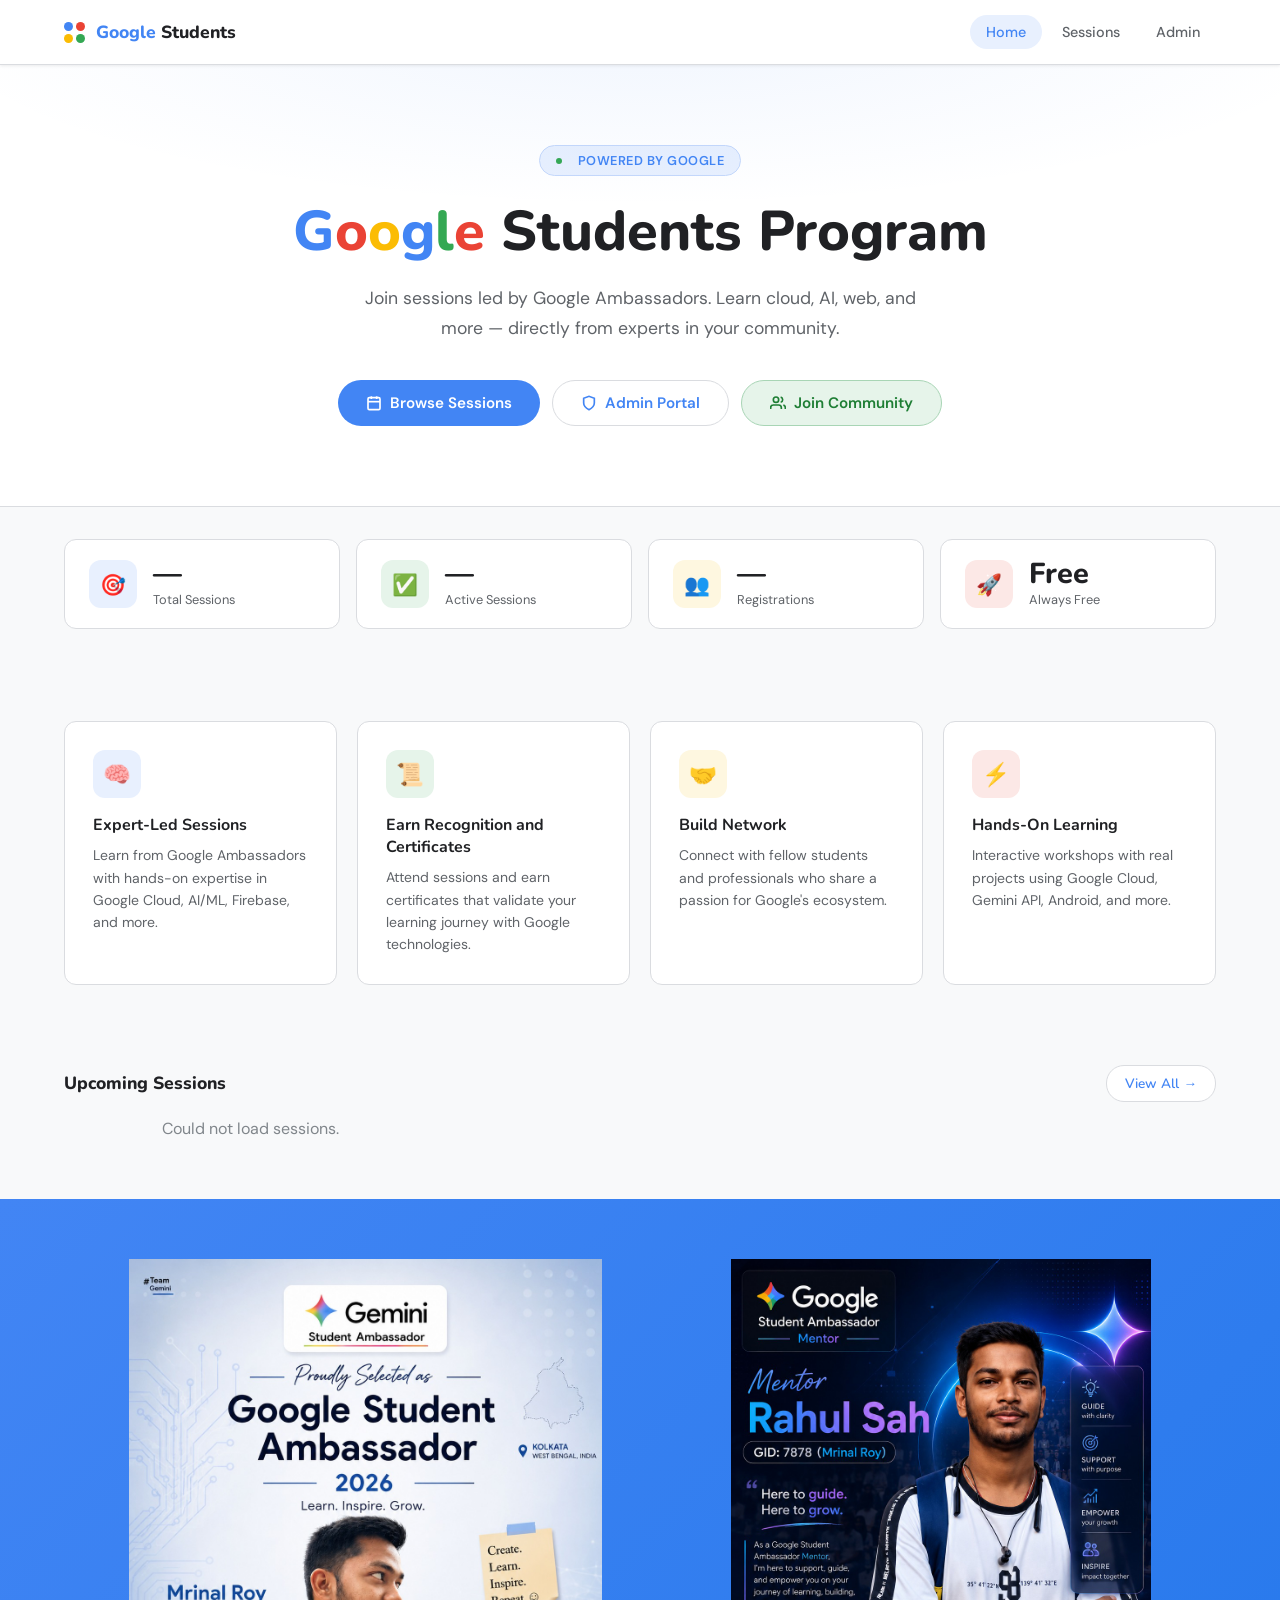
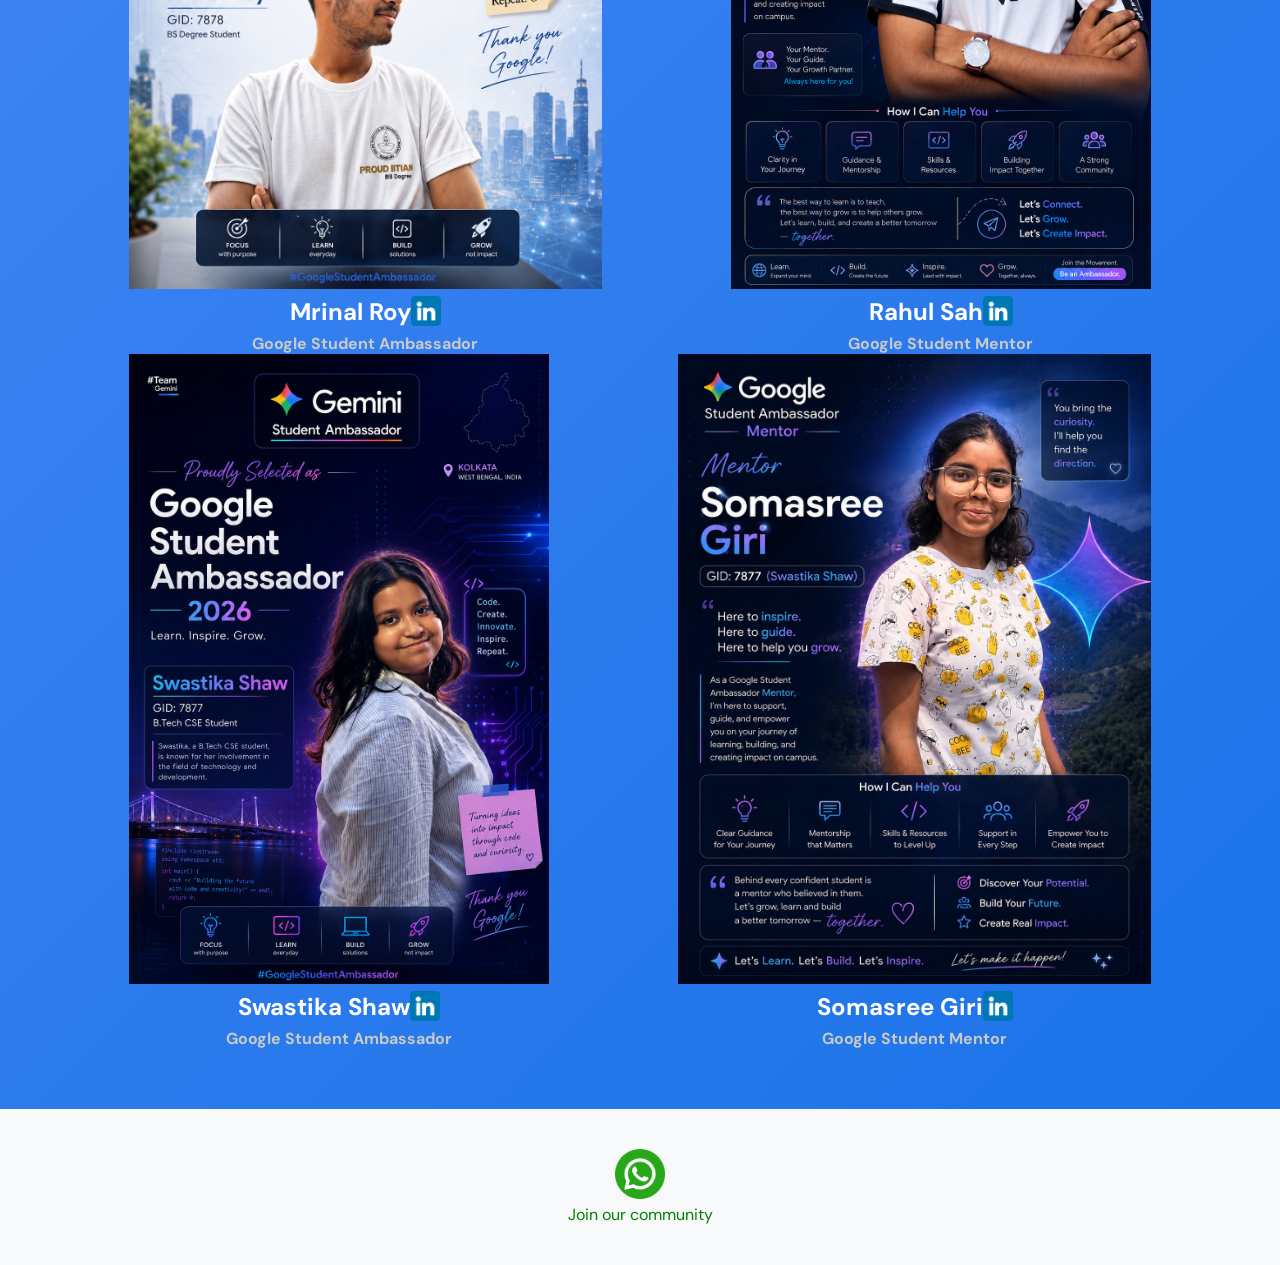
==== index.html @ 8bcec700 "replaced ambassador" ====
<!DOCTYPE html>
<html lang="en">
<head>
  <meta charset="UTF-8">
  <meta name="viewport" content="width=device-width, initial-scale=1.0">
  <title>Google Students Program</title>
  <link rel="stylesheet" href="style.css">
  <style>
    .features { padding: 60px 0; }
    .features-grid { display: grid; grid-template-columns: repeat(auto-fit, minmax(240px, 1fr)); gap: 20px; }
    .feature-card { padding: 28px; border-radius: var(--radius-lg); border: 1px solid var(--border); background: white; transition: all .2s; }
    .feature-card:hover { box-shadow: var(--shadow-md); transform: translateY(-2px); }
    .feature-icon { width: 48px; height: 48px; border-radius: 12px; display: grid; place-items: center; font-size: 1.4rem; margin-bottom: 16px; }
    .feature-card h3 { font-family: 'Nunito', sans-serif; font-weight: 700; font-size: 1rem; margin-bottom: 8px; }
    .feature-card p { font-size: 0.875rem; color: var(--text-secondary); line-height: 1.6; }
    .upcoming-section { padding: 20px 0 60px; }
    .sessions-preview { display: grid; grid-template-columns: repeat(auto-fill, minmax(280px, 1fr)); gap: 16px; }
    .cta-section { background: linear-gradient(135deg, #4285F4 0%, #1A73E8 100%); text-align: center; display: flex; align-items: center; justify-content: space-evenly; padding: 60px 0; color: white;  font-weight: bold; font-size: 1.5rem; flex-wrap: wrap ; }
    .admin-pic{height: 70vh; width: auto;}
    .admin-name{display: flex; justify-content: center;}
    .admin-role{font-size: 1rem; color: rgb(202, 201, 201);}
    .btn-white { background: white; color: var(--google-blue); }
    .btn-white:hover { background: var(--blue-50); }
    .btn-outline-white { background: transparent; color: white; border: 2px solid rgba(255,255,255,.5); }
    .btn-outline-white:hover { background: rgba(255,255,255,.1); border-color: white; }
    .whatsapp{display: flex; align-items: center; flex-direction: column; font-size: 1rem; color: green; padding: 40px 0;}
    .whatsapp a img{height: 50px;}
    .linkedin a img{height: 30px;}

    @media only screen and (max-width: 768px){
      .cta-section { flex-direction: column; }
      .admin-pic { width: 50vw; height: auto; }
    }

  </style>
</head>
<body>

<nav class="nav">
  <div class="nav-inner">
    <a href="index.html" class="nav-logo">
      <div class="nav-logo-dots">
        <span class="dot-b"></span><span class="dot-r"></span>
        <span class="dot-y"></span><span class="dot-g"></span>
      </div>
      <span class="nav-logo-text"><span>Google</span> Students</span>
    </a>
    <div class="nav-links">
      <a href="index.html" class="nav-link active">Home</a>
      <a href="sessions.html" class="nav-link">Sessions</a>
      <a href="admin.html" class="nav-link">Admin</a>
    </div>
  </div>
</nav>

<section class="hero">
  <div class="hero-badge">
    <span></span> Powered by Google
  </div>
  <h1>
    <span class="g">G</span><span class="o1">o</span><span class="o2">o</span><span class="g2">g</span><span class="l">l</span><span class="e">e</span>
    Students Program
  </h1>
  <p>Join sessions led by Google Ambassadors. Learn cloud, AI, web, and more — directly from experts in your community.</p>
  <div class="hero-actions">
    <a href="sessions.html" class="btn btn-primary">
      <svg width="16" height="16" viewBox="0 0 24 24" fill="none" stroke="currentColor" stroke-width="2.5"><rect x="3" y="4" width="18" height="18" rx="2"/><line x1="16" y1="2" x2="16" y2="6"/><line x1="8" y1="2" x2="8" y2="6"/><line x1="3" y1="10" x2="21" y2="10"/></svg>
      Browse Sessions
    </a>
    <a href="admin.html" class="btn btn-secondary">
      <svg width="16" height="16" viewBox="0 0 24 24" fill="none" stroke="currentColor" stroke-width="2.5"><path d="M12 22s8-4 8-10V5l-8-3-8 3v7c0 6 8 10 8 10z"/></svg>
      Admin Portal
    </a>
    <a href="join.html" class="btn btn-secondary" style="background:#E6F4EA;color:#1E7E34;border-color:#A8D5B5;">
      <svg width="16" height="16" viewBox="0 0 24 24" fill="none" stroke="currentColor" stroke-width="2.5"><path d="M17 21v-2a4 4 0 0 0-4-4H5a4 4 0 0 0-4 4v2"/><circle cx="9" cy="7" r="4"/><path d="M23 21v-2a4 4 0 0 0-3-3.87"/><path d="M16 3.13a4 4 0 0 1 0 7.75"/></svg>
      Join Community
    </a>
  </div>
</section>

<div class="container">
  <div class="stats-row" style="margin-top:32px;">
    <div class="stat-card">
      <div class="stat-icon blue">🎯</div>
      <div><div class="stat-value" id="stat-sessions">—</div><div class="stat-label">Total Sessions</div></div>
    </div>
    <div class="stat-card">
      <div class="stat-icon green">✅</div>
      <div><div class="stat-value" id="stat-active">—</div><div class="stat-label">Active Sessions</div></div>
    </div>
    <div class="stat-card">
      <div class="stat-icon yellow">👥</div>
      <div><div class="stat-value" id="stat-regs">—</div><div class="stat-label">Registrations</div></div>
    </div>
    <div class="stat-card">
      <div class="stat-icon red">🚀</div>
      <div><div class="stat-value">Free</div><div class="stat-label">Always Free</div></div>
    </div>
  </div>

  <div class="features">
    <div class="features-grid">
      <div class="feature-card">
        <div class="feature-icon" style="background:#E8F0FE;">🧠</div>
        <h3>Expert-Led Sessions</h3>
        <p>Learn from Google Ambassadors with hands-on expertise in Google Cloud, AI/ML, Firebase, and more.</p>
      </div>
      <div class="feature-card">
        <div class="feature-icon" style="background:#E6F4EA;">📜</div>
        <h3>Earn Recognition and Certificates</h3>
        <p>Attend sessions and earn certificates that validate your learning journey with Google technologies.</p>
      </div>
      <div class="feature-card">
        <div class="feature-icon" style="background:#FEF7E0;">🤝</div>
        <h3>Build Network</h3>
        <p>Connect with fellow students and professionals who share a passion for Google's ecosystem.</p>
      </div>
      <div class="feature-card">
        <div class="feature-icon" style="background:#FCE8E6;">⚡</div>
        <h3>Hands-On Learning</h3>
        <p>Interactive workshops with real projects using Google Cloud, Gemini API, Android, and more.</p>
      </div>
    </div>
  </div>

  <div class="upcoming-section">
    <div class="section-title">
      Upcoming Sessions
      <a href="sessions.html" class="btn btn-secondary btn-sm">View All →</a>
    </div>
    <div class="sessions-preview" id="preview-sessions">
      <div class="spinner"></div>
    </div>
  </div>
</div>

<section class="cta-section">
  <div>
    <img src="mrinal.jpeg" alt="mrinal" class="admin-pic">
    <div class="admin-name">Mrinal Roy <span class="linkedin"><a href="https://in.linkedin.com/in/mrinalr0y"><img src="linkedin.png" alt="linked"></a></span></div>
    <div class="admin-role">Google Student Ambassador</div>
  </div>
  <div>
    <img src="rahul.jpeg" alt="rahul" class="admin-pic">
    <div class="admin-name">Rahul Sah <span class="linkedin"><a href="https://in.linkedin.com/in/rahulsah12"><img src="linkedin.png" alt="linked"></a></span></div>
    <div class="admin-role">Google Student Mentor</div>
  </div>
  <div>
    <img src="swastika.jpeg" alt="swastika" class="admin-pic">
    <div class="admin-name">Swastika Shaw <span class="linkedin"><a href="https://in.linkedin.com/in/swastikashaw"><img src="linkedin.png" alt="linked"></a></span></div>
    <div class="admin-role">Google Student Ambassador</div>
  </div>
  <div>
    <img src="somasree.jpeg" alt="somasree" class="admin-pic">
    <div class="admin-name">Somasree Giri <span class="linkedin"><a href="https://in.linkedin.com/in/somasreegiri"><img src="linkedin.png" alt="linked"></a></span></div>
    <div class="admin-role">Google Student Mentor</div>
  </div>
</section>

<section class="whatsapp">
  <a href="https://chat.whatsapp.com/EmIqoGRDGLsL1V1vFcgr1j">
    <img src="whatsapp.png" alt="whatsapp">
  </a>
  <div>Join our community</div>
</section>


<script>
fetch('https://google-ambassador-backend.onrender.com/api/sessions')
  .then(r => r.json())
  .then(sessions => {
    document.getElementById('stat-sessions').textContent = sessions.length;
    document.getElementById('stat-active').textContent = sessions.filter(s => s.isActive).length;
    const container = document.getElementById('preview-sessions');
    const upcoming = sessions.slice(0, 3);
    if (!upcoming.length) {
      container.innerHTML = `<div class="empty" style="grid-column:1/-1"><div class="empty-icon">📅</div><h3>No sessions yet</h3><p>Check back soon.</p></div>`;
      return;
    }
    container.innerHTML = upcoming.map(s => renderCard(s)).join('');
  }).catch(() => {
    document.getElementById('preview-sessions').innerHTML = `<p style="color:var(--text-muted);text-align:center;">Could not load sessions.</p>`;
  });

fetch('https://google-ambassador-backend.onrender.com/api/stats/public')
  .then(r => r.json())
  .then(d => {
    if (d.totalRegistrations !== undefined)
      document.getElementById('stat-regs').textContent =
        d.totalRegistrations;
  })
  .catch(() => {
    document.getElementById('stat-regs').textContent = '—';
  });

function renderCard(s) {
  const date = new Date(s.date).toLocaleDateString('en-IN', { day:'numeric', month:'short', year:'numeric' });
  const tags = (s.tags||[]).map(t => `<span class="tag">${t}</span>`).join('');
  return `
    <div class="session-card">
      <div class="session-card-header">
        <div class="session-tags">${tags || '<span class="tag">General</span>'}</div>
        <h3>${s.title}</h3>
        <p>${s.description.substring(0,100)}${s.description.length > 100 ? '...' : ''}</p>
      </div>
      <div class="session-card-body">
        <div class="session-meta">
          <div class="meta-item"><span class="meta-icon">👤</span>${s.speaker}</div>
          <div class="meta-item"><span class="meta-icon">📅</span>${date} at ${s.time}</div>
          <div class="meta-item"><span class="meta-icon">📍</span>${s.venue}</div>
        </div>
      </div>
      <div class="session-card-footer">
        <div>
          <div class="capacity-bar"><div class="capacity-fill" style="width:${Math.min(100,(s.registrationCount||0)/s.maxCapacity*100)}%"></div></div>
          <div class="capacity-text">${s.registrationCount||0} / ${s.maxCapacity} registered</div>
        </div>
        <a href="register.html?session=${s._id}" class="btn btn-primary btn-sm">Register</a>
      </div>
    </div>`;
}
</script>
</body>
</html>
---- style.css ----
@import url('https://fonts.googleapis.com/css2?family=Nunito:wght@300;400;500;600;700;800;900&family=DM+Sans:wght@300;400;500;600;700&display=swap');

*, *::before, *::after { box-sizing: border-box; margin: 0; padding: 0; }

:root {
  --google-blue: #4285F4;
  --google-red: #EA4335;
  --google-yellow: #FBBC04;
  --google-green: #34A853;
  --blue-50: #E8F0FE;
  --blue-100: #C5D8FB;
  --blue-600: #1A73E8;
  --blue-700: #1557B0;
  --surface: #FFFFFF;
  --surface-2: #F8F9FA;
  --surface-3: #F1F3F4;
  --border: #DADCE0;
  --text-primary: #202124;
  --text-secondary: #5F6368;
  --text-muted: #80868B;
  --shadow-sm: 0 1px 2px rgba(60,64,67,.3), 0 1px 3px 1px rgba(60,64,67,.15);
  --shadow-md: 0 1px 3px rgba(60,64,67,.3), 0 4px 8px 3px rgba(60,64,67,.15);
  --radius: 8px;
  --radius-lg: 12px;
  --radius-xl: 24px;
}

html { scroll-behavior: smooth; }
body { font-family: 'DM Sans', sans-serif; color: var(--text-primary); background: var(--surface-2); min-height: 100vh; }

/* ── NAV ── */
.nav { background: white; border-bottom: 1px solid var(--border); position: sticky; top: 0; z-index: 100; box-shadow: 0 1px 3px rgba(0,0,0,.08); }
.nav-inner { max-width: 1200px; margin: 0 auto; display: flex; align-items: center; justify-content: space-between; padding: 0 24px; height: 64px; }
.nav-logo { display: flex; align-items: center; gap: 10px; text-decoration: none; }
.nav-logo-dots { display: flex; gap: 3px; flex-wrap: wrap; width: 22px; }
.nav-logo-dots span { width: 9px; height: 9px; border-radius: 50%; display: block; }
.dot-b { background: var(--google-blue); }
.dot-r { background: var(--google-red); }
.dot-y { background: var(--google-yellow); }
.dot-g { background: var(--google-green); }
.nav-logo-text { font-family: 'Nunito', sans-serif; font-weight: 800; font-size: 1.1rem; color: var(--text-primary); }
.nav-logo-text span { color: var(--google-blue); }
.nav-links { display: flex; align-items: center; gap: 4px; }
.nav-link { text-decoration: none; color: var(--text-secondary); font-weight: 500; font-size: 0.9rem; padding: 8px 16px; border-radius: 20px; transition: all .2s; }
.nav-link:hover { background: var(--surface-3); color: var(--text-primary); }
.nav-link.active { background: var(--blue-50); color: var(--google-blue); }

/* ── HERO ── */
.hero { background: white; border-bottom: 1px solid var(--border); padding: 80px 24px; text-align: center; position: relative; overflow: hidden; }
.hero::before { content: ''; position: absolute; inset: 0; background: radial-gradient(ellipse 80% 60% at 50% -10%, rgba(66,133,244,.08) 0%, transparent 70%); pointer-events: none; }
.hero-badge { display: inline-flex; align-items: center; gap: 8px; background: var(--blue-50); border: 1px solid var(--blue-100); color: var(--google-blue); padding: 6px 16px; border-radius: 20px; font-size: 0.8rem; font-weight: 600; letter-spacing: 0.5px; text-transform: uppercase; margin-bottom: 24px; }
.hero-badge::before { content: ''; width: 6px; height: 6px; border-radius: 50%; background: var(--google-green); display: block; animation: pulse 2s infinite; }
@keyframes pulse { 0%,100% { opacity:1; transform:scale(1); } 50% { opacity:.5; transform:scale(1.3); } }
.hero h1 { font-family: 'Nunito', sans-serif; font-size: clamp(2rem, 5vw, 3.5rem); font-weight: 800; line-height: 1.15; color: var(--text-primary); margin-bottom: 20px; max-width: 700px; margin-left: auto; margin-right: auto; }
.hero h1 .g  { color: var(--google-blue); }
.hero h1 .o1 { color: var(--google-red); }
.hero h1 .o2 { color: var(--google-yellow); }
.hero h1 .g2 { color: var(--google-blue); }
.hero h1 .l  { color: var(--google-green); }
.hero h1 .e  { color: var(--google-red); }
.hero p { font-size: 1.1rem; color: var(--text-secondary); max-width: 560px; margin: 0 auto 36px; line-height: 1.7; }
.hero-actions { display: flex; gap: 12px; justify-content: center; flex-wrap: wrap; }

/* ── BUTTONS ── */
.btn { display: inline-flex; align-items: center; gap: 8px; padding: 12px 28px; border-radius: 24px; font-size: 0.95rem; font-weight: 600; cursor: pointer; border: none; text-decoration: none; transition: all .2s; font-family: inherit; }
.btn-primary { background: var(--google-blue); color: white; }
.btn-primary:hover { background: var(--blue-600); box-shadow: var(--shadow-md); transform: translateY(-1px); }
.btn-secondary { background: white; color: var(--google-blue); border: 1px solid var(--border); }
.btn-secondary:hover { background: var(--blue-50); border-color: var(--google-blue); transform: translateY(-1px); }
.btn-danger { background: var(--google-red); color: white; }
.btn-danger:hover { opacity: .9; }
.btn-sm { padding: 8px 18px; font-size: 0.85rem; border-radius: 18px; }

/* ── STATS ── */
.stats-row { display: grid; grid-template-columns: repeat(auto-fit, minmax(160px, 1fr)); gap: 16px; margin-bottom: 32px; }
.stat-card { background: white; border: 1px solid var(--border); border-radius: var(--radius-lg); padding: 20px 24px; display: flex; align-items: center; gap: 16px; }
.stat-icon { width: 48px; height: 48px; border-radius: 12px; display: grid; place-items: center; font-size: 1.3rem; flex-shrink: 0; }
.stat-icon.blue   { background: var(--blue-50); }
.stat-icon.green  { background: #E6F4EA; }
.stat-icon.red    { background: #FCE8E6; }
.stat-icon.yellow { background: #FEF7E0; }
.stat-value { font-family: 'Nunito', sans-serif; font-size: 1.8rem; font-weight: 800; color: var(--text-primary); line-height: 1; }
.stat-label { font-size: 0.8rem; color: var(--text-secondary); margin-top: 2px; }

/* ── FORMS ── */
.form-group { margin-bottom: 20px; }
.form-label { display: block; font-size: 0.85rem; font-weight: 600; color: var(--text-secondary); margin-bottom: 6px; }
.form-label .req { color: var(--google-red); margin-left: 2px; }
.form-control { width: 100%; padding: 12px 16px; border: 1.5px solid var(--border); border-radius: var(--radius); font-size: 0.95rem; font-family: inherit; color: var(--text-primary); background: white; transition: all .2s; outline: none; }
.form-control:focus { border-color: var(--google-blue); box-shadow: 0 0 0 3px rgba(66,133,244,.12); }
.form-control::placeholder { color: var(--text-muted); }
select.form-control { cursor: pointer; }
textarea.form-control { resize: vertical; min-height: 90px; }
.form-hint { font-size: 0.78rem; color: var(--text-muted); margin-top: 4px; }
.form-row { display: grid; grid-template-columns: 1fr 1fr; gap: 16px; }
@media (max-width: 600px) { .form-row { grid-template-columns: 1fr; } }

/* ── SESSION CARDS ── */
.session-card { background: white; border: 1px solid var(--border); border-radius: var(--radius-lg); overflow: hidden; box-shadow: var(--shadow-sm); transition: all .2s; display: flex; flex-direction: column; }
.session-card:hover { box-shadow: var(--shadow-md); transform: translateY(-2px); }
.session-card-header { padding: 20px 20px 12px; border-bottom: 1px solid var(--border); }
.session-tags { display: flex; flex-wrap: wrap; gap: 6px; margin-bottom: 12px; }
.tag { background: var(--blue-50); color: var(--google-blue); padding: 3px 10px; border-radius: 12px; font-size: 0.75rem; font-weight: 600; }
.session-card h3 { font-family: 'Nunito', sans-serif; font-size: 1.05rem; font-weight: 700; color: var(--text-primary); margin-bottom: 6px; }
.session-card p { font-size: 0.875rem; color: var(--text-secondary); line-height: 1.5; }
.session-card-body { padding: 16px 20px; flex: 1; }
.session-meta { display: flex; flex-direction: column; gap: 8px; }
.meta-item { display: flex; align-items: center; gap: 8px; font-size: 0.85rem; color: var(--text-secondary); }
.meta-icon { width: 18px; text-align: center; }
.session-card-footer { padding: 16px 20px; border-top: 1px solid var(--border); display: flex; align-items: center; justify-content: space-between; }
.capacity-bar { width: 80px; height: 4px; background: var(--surface-3); border-radius: 2px; overflow: hidden; }
.capacity-fill { height: 100%; background: var(--google-green); border-radius: 2px; transition: width .4s; }
.capacity-fill.warning { background: var(--google-yellow); }
.capacity-fill.danger  { background: var(--google-red); }
.capacity-text { font-size: 0.78rem; color: var(--text-muted); margin-top: 2px; }

/* ── BADGES ── */
.badge { display: inline-block; padding: 3px 10px; border-radius: 12px; font-size: 0.75rem; font-weight: 600; }
.badge-active   { background: #E6F4EA; color: #1E7E34; }
.badge-inactive { background: var(--surface-3); color: var(--text-muted); }
.badge-full     { background: #FCE8E6; color: var(--google-red); }

/* ── TABLE ── */
.table-wrap { overflow-x: auto; border-radius: var(--radius); border: 1px solid var(--border); }
table { width: 100%; border-collapse: collapse; font-size: 0.875rem; }
th { background: var(--surface-2); color: var(--text-secondary); font-weight: 600; padding: 12px 16px; text-align: left; border-bottom: 1px solid var(--border); white-space: nowrap; }
td { padding: 12px 16px; border-bottom: 1px solid var(--border); color: var(--text-primary); }
tr:last-child td { border-bottom: none; }
tr:hover td { background: var(--surface-2); }

/* ── MODAL ── */
.modal-overlay { position: fixed; inset: 0; background: rgba(32,33,36,.6); z-index: 1000; display: flex; align-items: center; justify-content: center; padding: 16px; opacity: 0; pointer-events: none; transition: opacity .2s; }
.modal-overlay.open { opacity: 1; pointer-events: all; }
.modal { background: white; border-radius: var(--radius-xl); max-width: 600px; width: 100%; max-height: 90vh; overflow-y: auto; box-shadow: 0 24px 60px rgba(0,0,0,.2); transform: translateY(20px); transition: transform .2s; }
.modal-overlay.open .modal { transform: translateY(0); }
.modal-header { padding: 24px 28px 0; display: flex; align-items: center; justify-content: space-between; margin-bottom: 20px; }
.modal-header h2 { font-family: 'Nunito', sans-serif; font-size: 1.2rem; font-weight: 800; }
.modal-body { padding: 0 28px 28px; }
.modal-close { background: none; border: none; cursor: pointer; color: var(--text-secondary); font-size: 1.2rem; width: 32px; height: 32px; display: grid; place-items: center; border-radius: 50%; transition: background .2s; }
.modal-close:hover { background: var(--surface-3); }

/* ── ALERTS ── */
.alert { padding: 14px 18px; border-radius: var(--radius); margin-bottom: 16px; font-size: 0.9rem; display: flex; align-items: flex-start; gap: 10px; }
.alert-success { background: #E6F4EA; color: #1E7E34; border: 1px solid #A8D5B5; }
.alert-error   { background: #FCE8E6; color: #C62828; border: 1px solid #F5A19B; }
.alert-info    { background: var(--blue-50); color: var(--blue-700); border: 1px solid var(--blue-100); }

/* ── LAYOUT ── */
.container { max-width: 1200px; margin: 0 auto; padding: 0 24px; }
.page-header { padding: 36px 0 24px; }
.page-header h1 { font-family: 'Nunito', sans-serif; font-size: 1.75rem; font-weight: 800; margin-bottom: 6px; }
.page-header p { color: var(--text-secondary); font-size: 0.95rem; }
.sessions-grid { display: grid; grid-template-columns: repeat(auto-fill, minmax(300px, 1fr)); gap: 20px; margin-bottom: 40px; }

/* ── EMPTY STATE ── */
.empty { text-align: center; padding: 60px 20px; }
.empty-icon { font-size: 3rem; margin-bottom: 16px; }
.empty h3 { font-family: 'Nunito', sans-serif; font-weight: 700; font-size: 1.2rem; margin-bottom: 8px; }
.empty p { color: var(--text-secondary); font-size: 0.9rem; }

/* ── SPINNER ── */
.spinner { width: 36px; height: 36px; border: 3px solid var(--border); border-top-color: var(--google-blue); border-radius: 50%; animation: spin .7s linear infinite; margin: 40px auto; }
@keyframes spin { to { transform: rotate(360deg); } }

/* ── ADMIN SIDEBAR ── */
.admin-layout { display: flex; min-height: calc(100vh - 64px); }
.sidebar { width: 240px; background: white; border-right: 1px solid var(--border); padding: 24px 16px; flex-shrink: 0; }
.sidebar-item { display: flex; align-items: center; gap: 10px; padding: 10px 14px; border-radius: var(--radius); color: var(--text-secondary); font-size: 0.9rem; font-weight: 500; cursor: pointer; transition: all .15s; margin-bottom: 2px; text-decoration: none; }
.sidebar-item:hover { background: var(--surface-3); color: var(--text-primary); }
.sidebar-item.active { background: var(--blue-50); color: var(--google-blue); font-weight: 600; }
.sidebar-icon { font-size: 1.1rem; width: 22px; text-align: center; }
.admin-main { flex: 1; padding: 32px; overflow: auto; }
@media (max-width: 768px) { .sidebar { display: none; } }

/* ── REGISTER PAGE ── */
.register-layout { max-width: 680px; margin: 0 auto; padding: 40px 24px; }
.session-info-box { background: linear-gradient(135deg, var(--google-blue), var(--blue-600)); color: white; border-radius: var(--radius-lg); padding: 24px; margin-bottom: 28px; }
.session-info-box h2 { font-family: 'Nunito', sans-serif; font-size: 1.2rem; font-weight: 800; margin-bottom: 12px; }
.session-info-box .meta { display: flex; flex-wrap: wrap; gap: 12px; font-size: 0.85rem; opacity: .9; }
.session-info-box .meta span { display: flex; align-items: center; gap: 6px; }

/* ── SUCCESS ── */
.success-screen { text-align: center; padding: 40px 20px; }
.success-icon { width: 80px; height: 80px; border-radius: 50%; background: #E6F4EA; display: grid; place-items: center; font-size: 2rem; margin: 0 auto 24px; }
.success-screen h2 { font-family: 'Nunito', sans-serif; font-size: 1.5rem; font-weight: 800; margin-bottom: 12px; }
.success-screen p { color: var(--text-secondary); margin-bottom: 28px; }

/* ── FOOTER ── */
footer { border-top: 1px solid var(--border); padding: 24px; text-align: center; font-size: 0.85rem; color: var(--text-muted); background: white; margin-top: 60px; }
footer a { color: var(--google-blue); text-decoration: none; }

/* ── MISC ── */
.section-title { font-family: 'Nunito', sans-serif; font-size: 1.1rem; font-weight: 800; margin-bottom: 16px; color: var(--text-primary); display: flex; align-items: center; justify-content: space-between; }
.actions { display: flex; gap: 6px; }
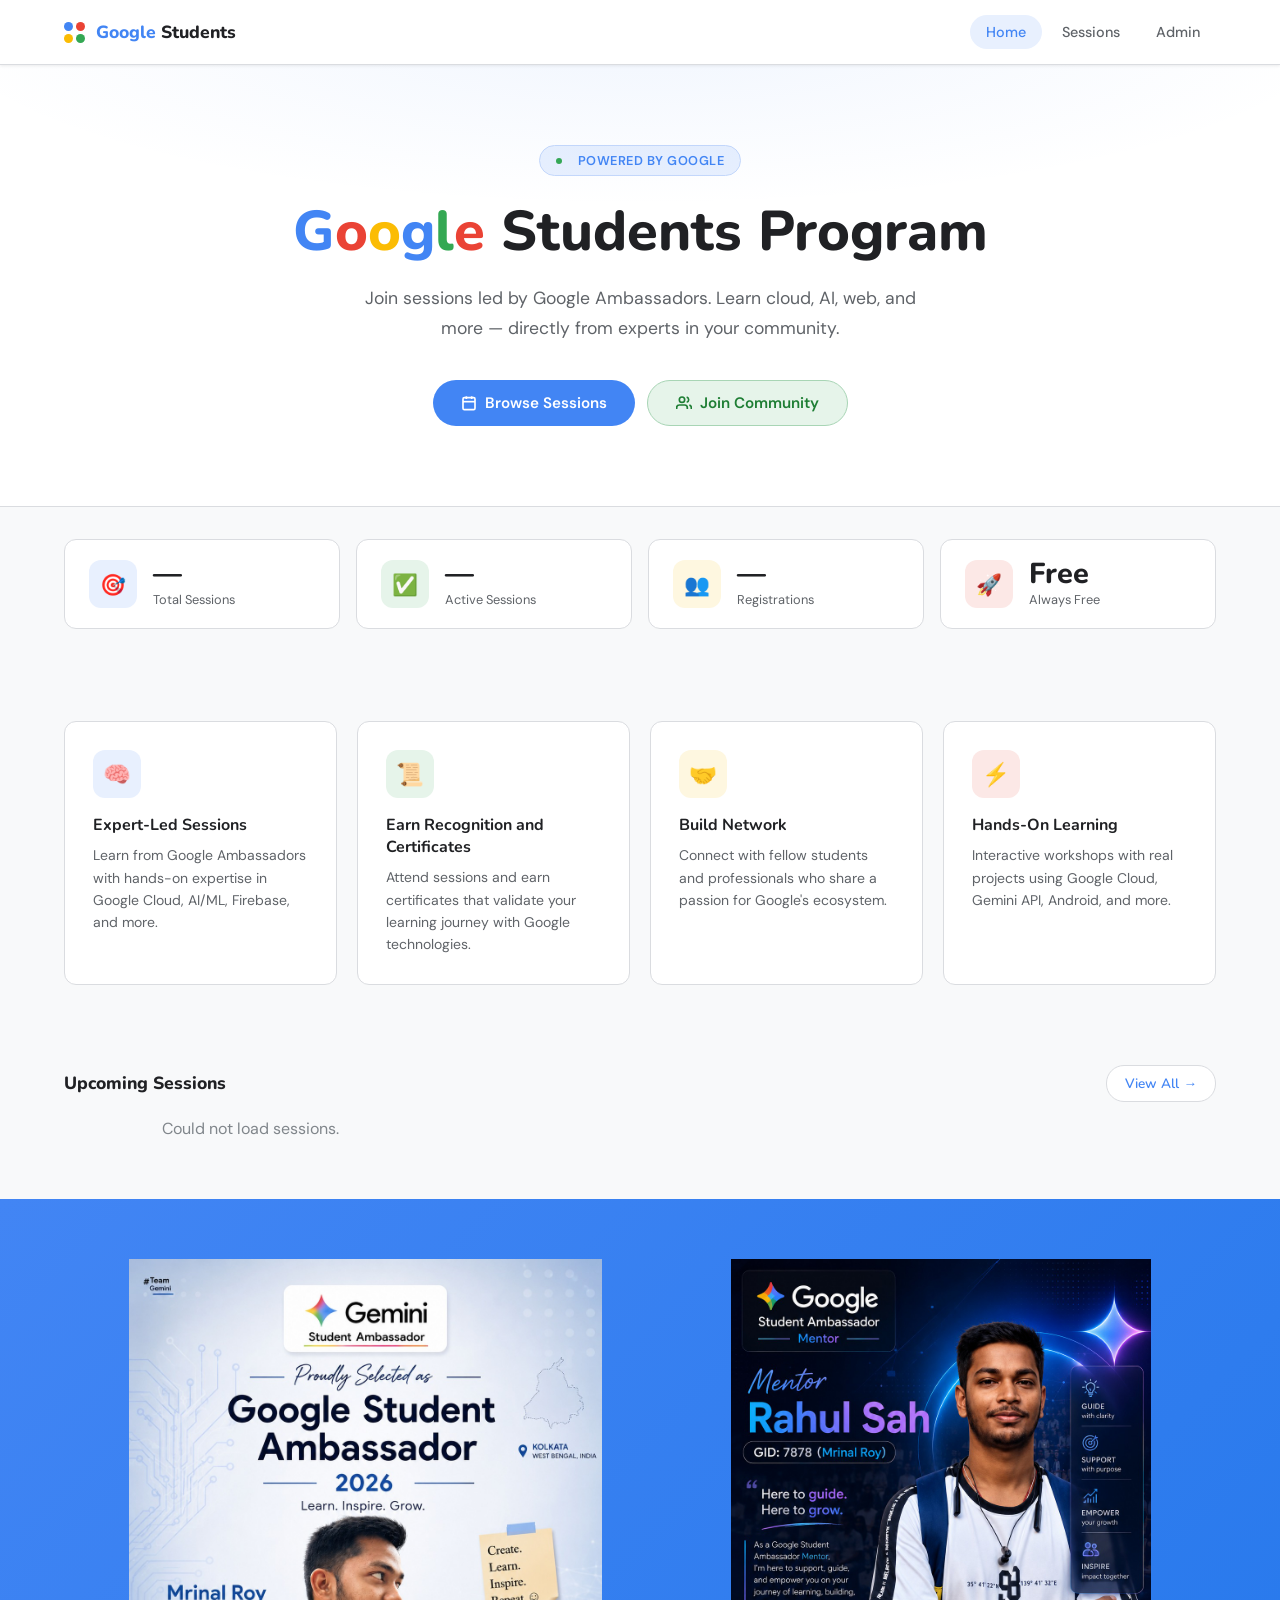
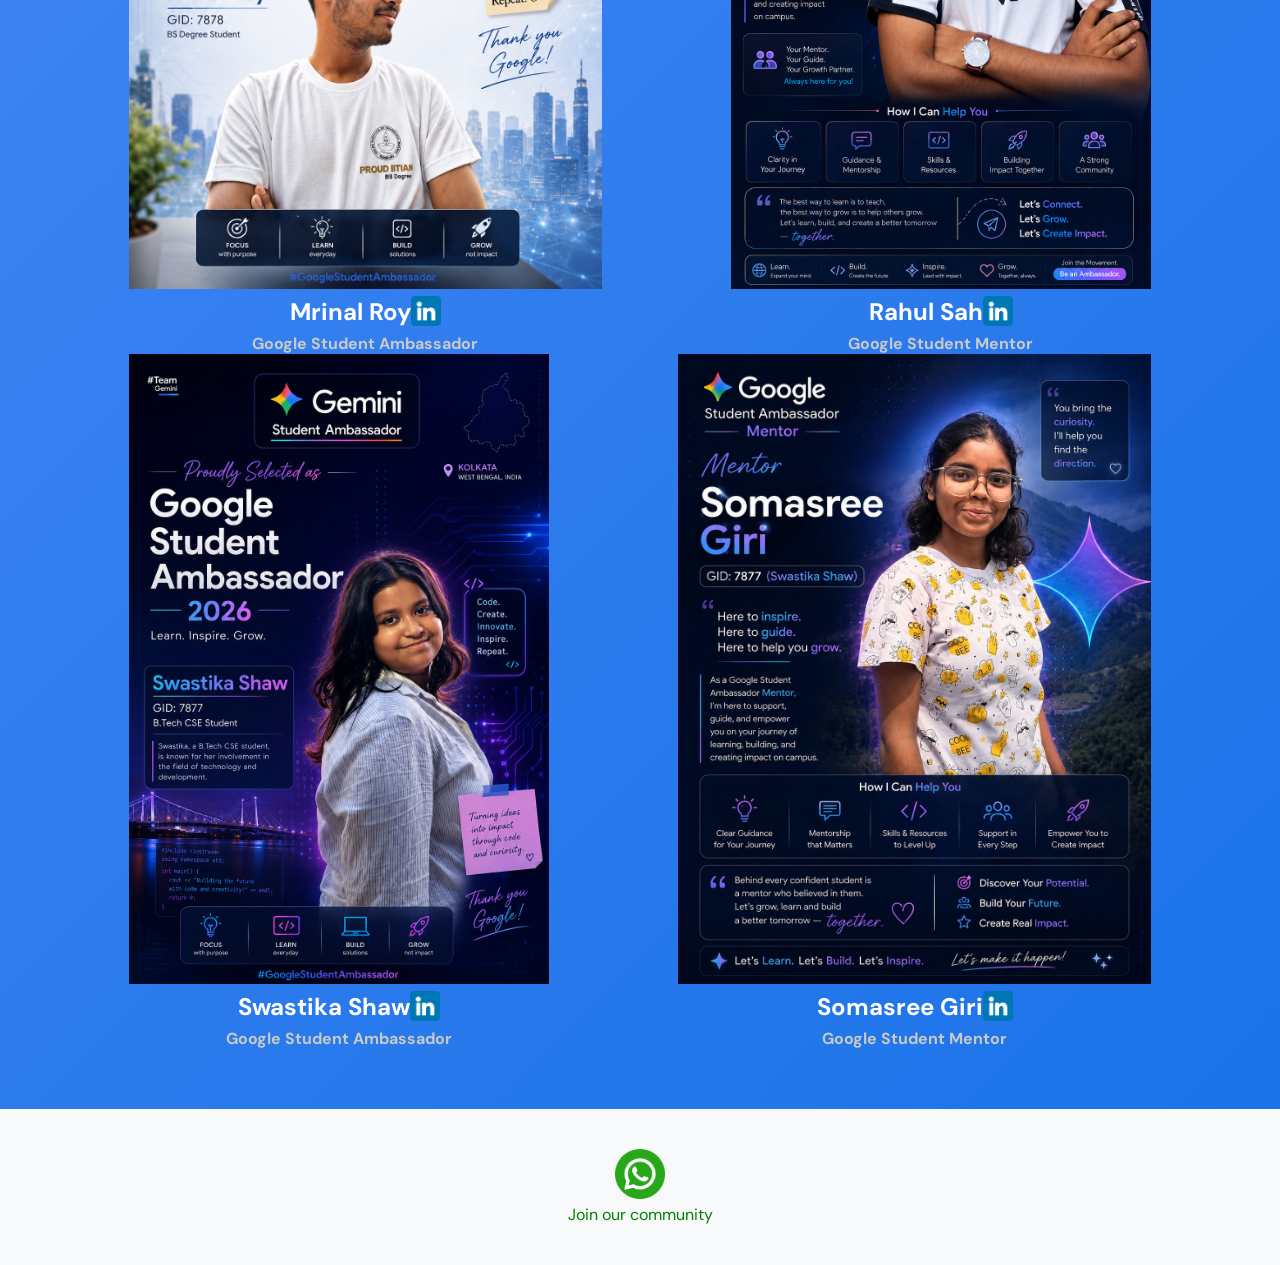
==== commit de26408c: "removed admin portal button" ====
--- a/index.html
+++ b/index.html
@@ -67,10 +67,6 @@
       <svg width="16" height="16" viewBox="0 0 24 24" fill="none" stroke="currentColor" stroke-width="2.5"><rect x="3" y="4" width="18" height="18" rx="2"/><line x1="16" y1="2" x2="16" y2="6"/><line x1="8" y1="2" x2="8" y2="6"/><line x1="3" y1="10" x2="21" y2="10"/></svg>
       Browse Sessions
     </a>
-    <a href="admin.html" class="btn btn-secondary">
-      <svg width="16" height="16" viewBox="0 0 24 24" fill="none" stroke="currentColor" stroke-width="2.5"><path d="M12 22s8-4 8-10V5l-8-3-8 3v7c0 6 8 10 8 10z"/></svg>
-      Admin Portal
-    </a>
     <a href="join.html" class="btn btn-secondary" style="background:#E6F4EA;color:#1E7E34;border-color:#A8D5B5;">
       <svg width="16" height="16" viewBox="0 0 24 24" fill="none" stroke="currentColor" stroke-width="2.5"><path d="M17 21v-2a4 4 0 0 0-4-4H5a4 4 0 0 0-4 4v2"/><circle cx="9" cy="7" r="4"/><path d="M23 21v-2a4 4 0 0 0-3-3.87"/><path d="M16 3.13a4 4 0 0 1 0 7.75"/></svg>
       Join Community
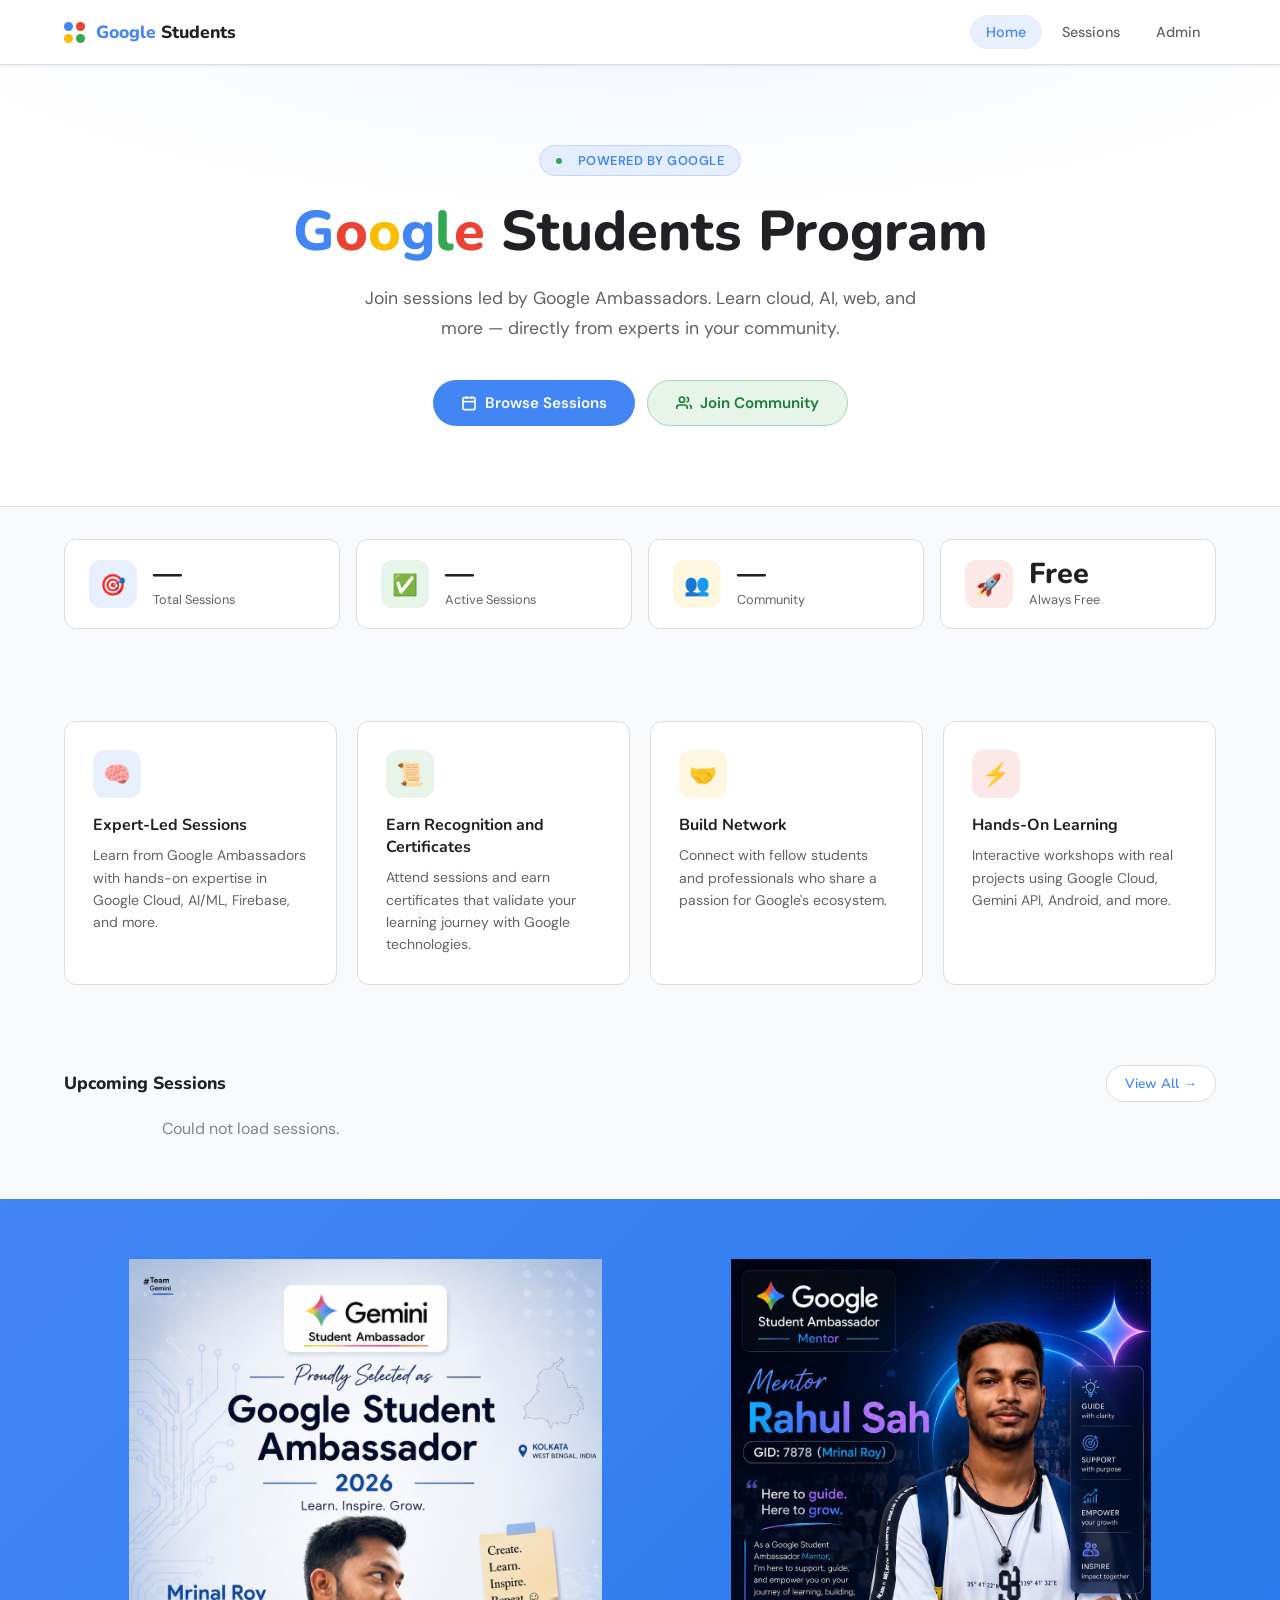
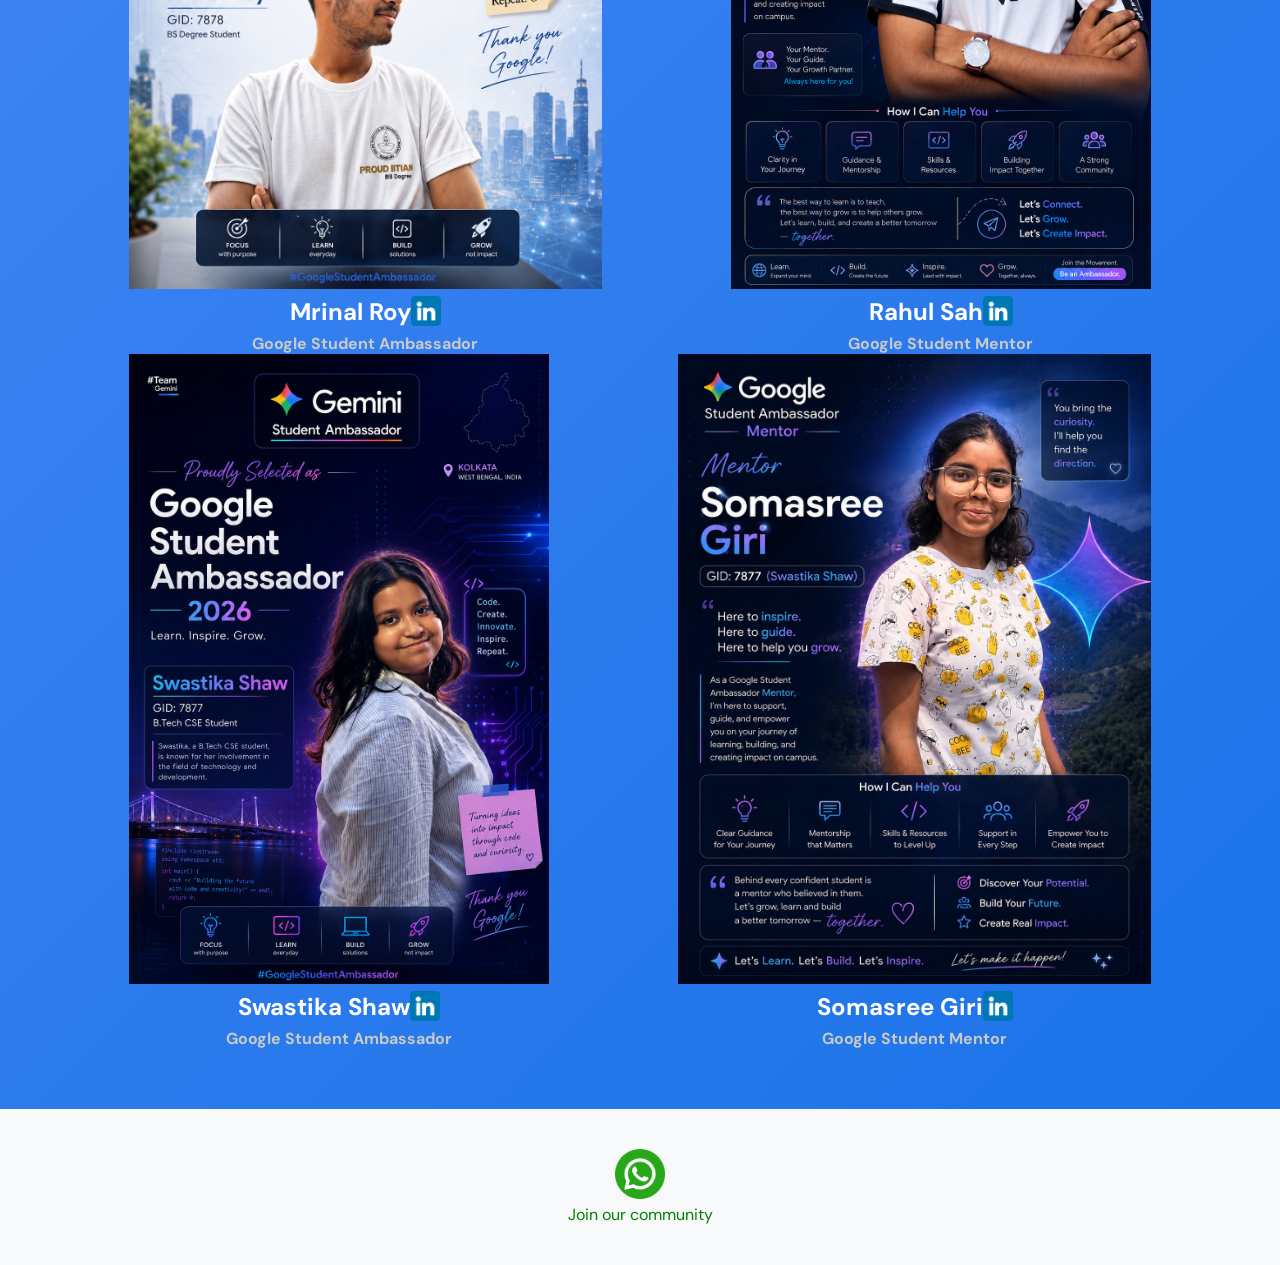
==== commit 9563eada: "updated index.html" ====
--- a/index.html
+++ b/index.html
@@ -86,7 +86,7 @@
     </div>
     <div class="stat-card">
       <div class="stat-icon yellow">👥</div>
-      <div><div class="stat-value" id="stat-regs">—</div><div class="stat-label">Registrations</div></div>
+      <div><div class="stat-value" id="stat-regs">—</div><div class="stat-label">Community</div></div>
     </div>
     <div class="stat-card">
       <div class="stat-icon red">🚀</div>
@@ -181,9 +181,9 @@
 fetch('https://google-ambassador-backend.onrender.com/api/stats/public')
   .then(r => r.json())
   .then(d => {
-    if (d.totalRegistrations !== undefined)
+    if (d.totalCommunityMembers !== undefined)
       document.getElementById('stat-regs').textContent =
-        d.totalRegistrations;
+        d.totalCommunityMembers;
   })
   .catch(() => {
     document.getElementById('stat-regs').textContent = '—';
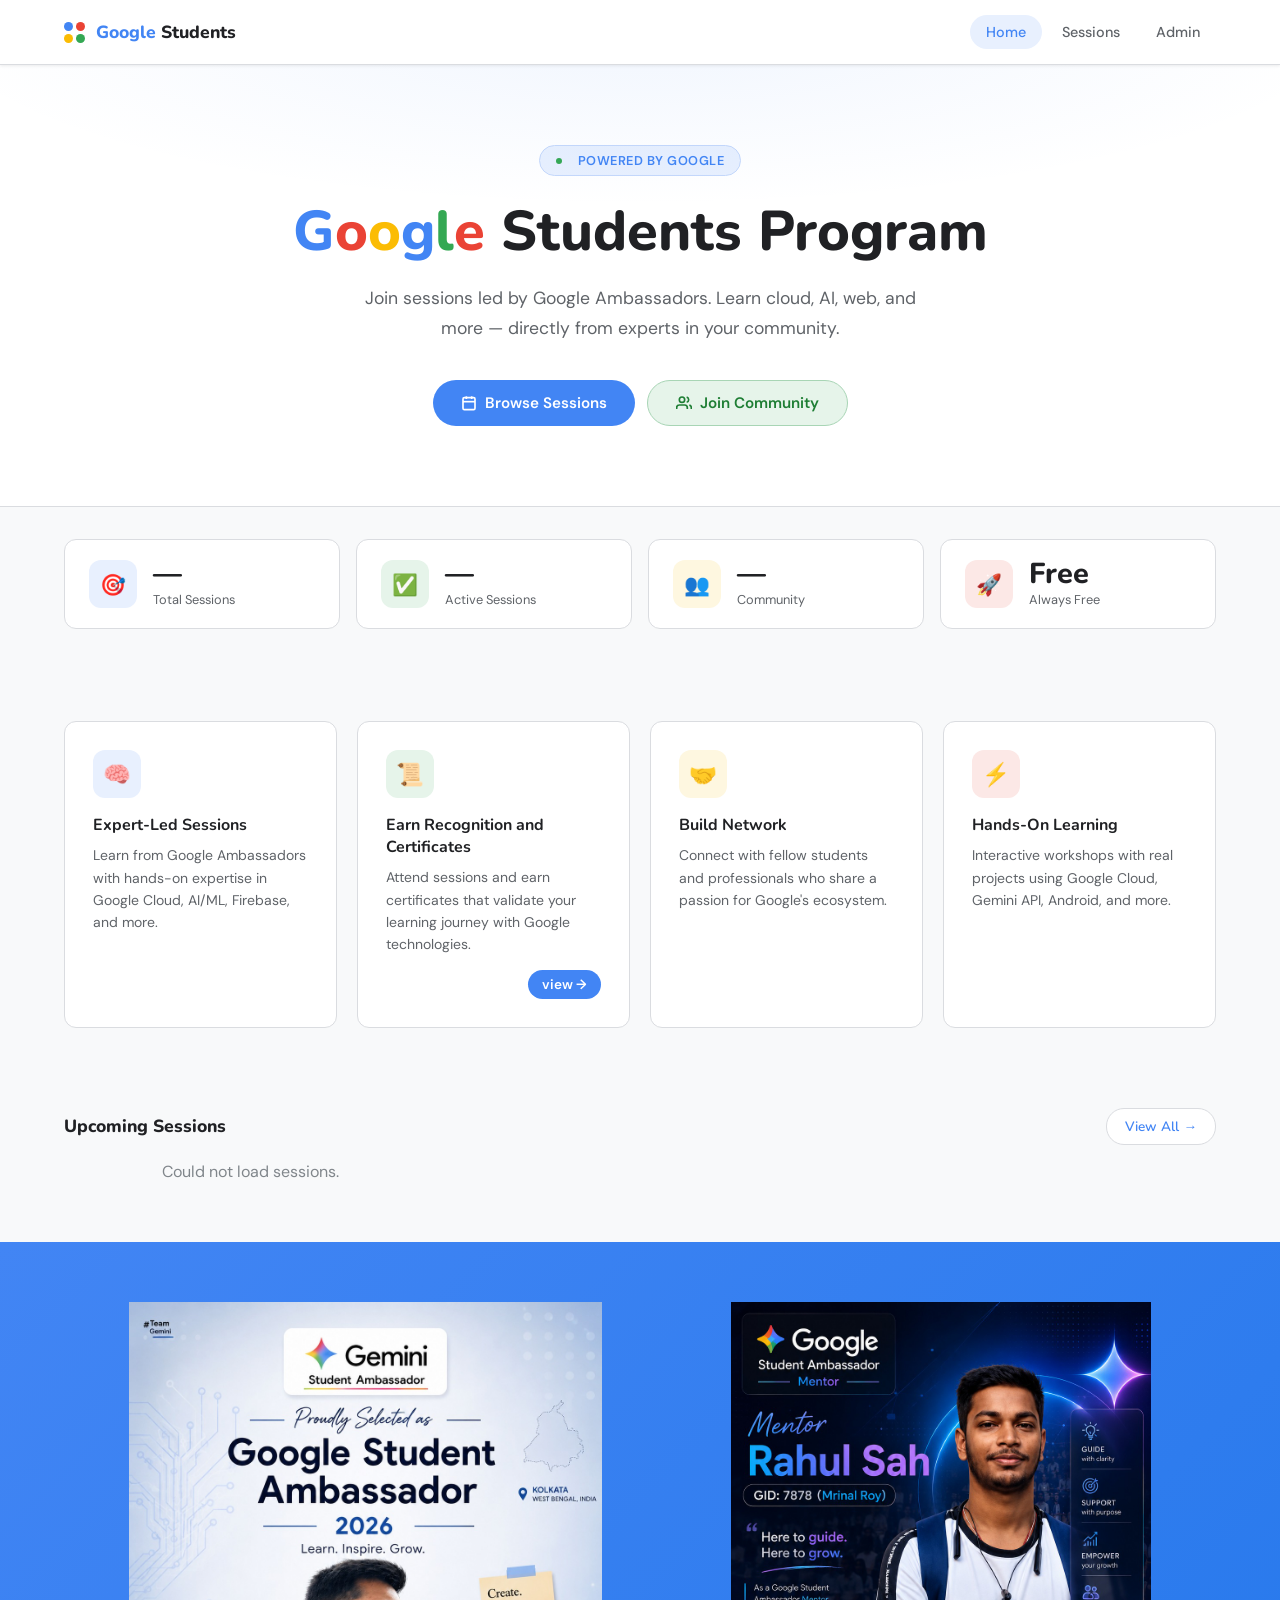
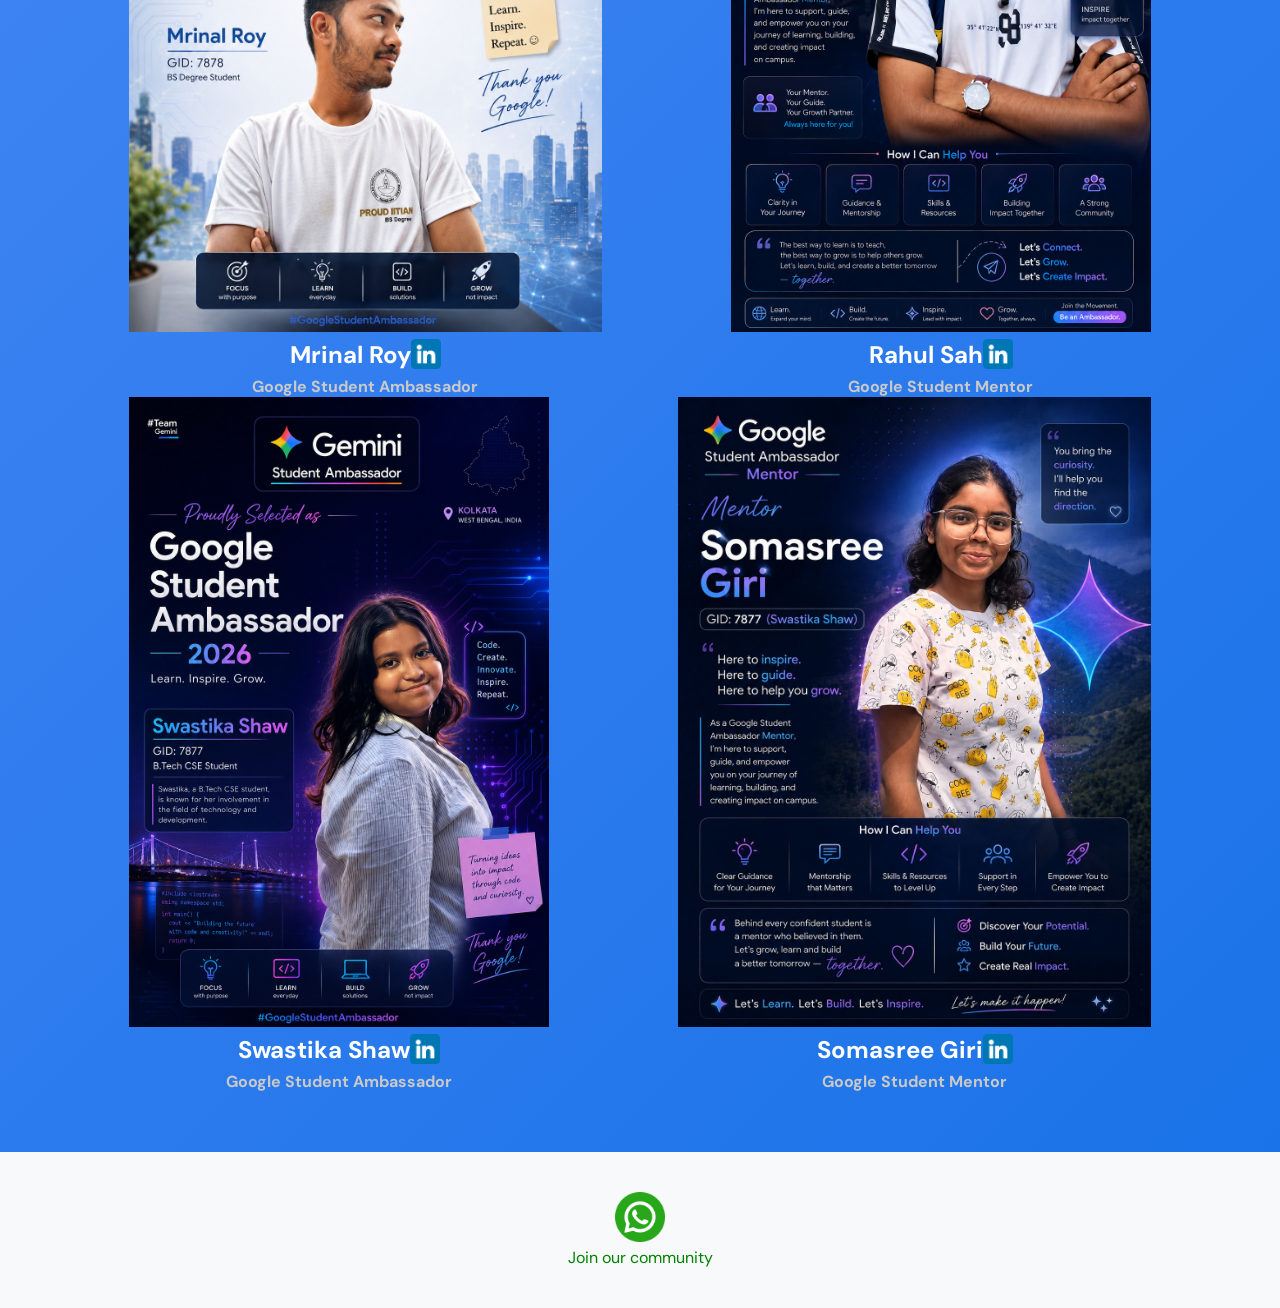
==== commit 9ad5bfe8: "added gsa certificate" ====
--- a/index.html
+++ b/index.html
@@ -27,6 +27,142 @@
     .whatsapp a img{height: 50px;}
     .linkedin a img{height: 30px;}
 
+    #certificate-cont {
+  position: relative;
+  overflow: hidden;
+}
+
+#certificate {
+  position: absolute;
+  top: 0;
+  left: 0;
+  right: 0;
+  background: white;
+  border-radius: var(--radius-lg);
+  padding: 20px;
+  transform: translateY(-110%);
+  transition: transform 0.4s cubic-bezier(0.34, 1.2, 0.64, 1);
+  z-index: 10;
+  box-shadow: 0 4px 20px rgba(0, 0, 0, 0.12);
+  border: 1px solid var(--border);
+}
+
+#certificate-header {
+  display: flex;
+  justify-content: space-between;
+  align-items: center;
+  margin-bottom: 14px;
+}
+
+#certificate-label {
+  font-size: 0.9rem;
+  font-weight: 600;
+  color: var(--text-primary);
+}
+
+#certificate-close {
+  background: none;
+  border: none;
+  cursor: pointer;
+  font-size: 1.3rem;
+  line-height: 1;
+  color: var(--text-secondary);
+  width: 28px;
+  height: 28px;
+  display: grid;
+  place-items: center;
+  border-radius: 50%;
+  transition: background 0.15s;
+}
+
+#certificate-close:hover {
+  background: var(--surface-3);
+}
+
+#certificate-body {
+  width: 100%;
+}
+#certificate-body img{
+  width: 100%;
+}
+
+#certificate-cert-title {
+  font-size: 0.7rem;
+  letter-spacing: 1.5px;
+  text-transform: uppercase;
+  color: var(--text-secondary);
+  margin-bottom: 6px;
+}
+
+#certificate-cert-name {
+  font-size: 1.05rem;
+  font-weight: 700;
+  font-family: 'Nunito', sans-serif;
+  color: var(--text-primary);
+  margin-bottom: 4px;
+}
+
+#certificate-cert-sub {
+  font-size: 0.75rem;
+  color: var(--text-secondary);
+  margin-bottom: 12px;
+}
+
+#certificate-badge {
+  display: inline-flex;
+  align-items: center;
+  gap: 6px;
+  background: white;
+  border-radius: 20px;
+  padding: 5px 14px;
+  font-size: 0.78rem;
+  font-weight: 600;
+  color: var(--google-blue);
+  border: 1px solid var(--blue-100);
+}
+
+.cert-dots {
+  display: flex;
+  gap: 3px;
+}
+
+.cert-dots span {
+  width: 7px;
+  height: 7px;
+  border-radius: 50%;
+  display: block;
+}
+
+#certificate-text {
+  position: relative;
+}
+
+#certificate-btn-cont {
+  display: flex;
+  justify-content: flex-end;
+  margin-top: 14px;
+}
+
+#certificate-btn {
+  padding: 6px 14px;
+  border-radius: 20px;
+  background: var(--google-blue);
+  color: white;
+  font-size: 0.85rem;
+  font-weight: 600;
+  display: flex;
+  justify-content: center;
+  align-items: center;
+  cursor: pointer;
+  transition: background 0.15s, transform 0.15s, box-shadow 0.15s;
+}
+
+#certificate-btn:hover {
+  background: var(--blue-600);
+  box-shadow: var(--shadow-md);
+  transform: translateY(-1px);
+}
+
     @media only screen and (max-width: 768px){
       .cta-section { flex-direction: column; }
       .admin-pic { width: 50vw; height: auto; }
@@ -101,11 +237,28 @@
         <h3>Expert-Led Sessions</h3>
         <p>Learn from Google Ambassadors with hands-on expertise in Google Cloud, AI/ML, Firebase, and more.</p>
       </div>
-      <div class="feature-card">
-        <div class="feature-icon" style="background:#E6F4EA;">📜</div>
-        <h3>Earn Recognition and Certificates</h3>
-        <p>Attend sessions and earn certificates that validate your learning journey with Google technologies.</p>
-      </div>
+      <div class="feature-card" id="certificate-cont">
+
+  <div id="certificate">
+    <div id="certificate-header">
+      <span id="certificate-label">Your Certificate</span>
+      <button id="certificate-close">&times;</button>
+    </div>
+    <div id="certificate-body">
+      <img src="gsa-certificate.jpeg" alt="">
+    </div>
+  </div>
+
+  <div id="certificate-text">
+    <div class="feature-icon" style="background:#E6F4EA;">📜</div>
+    <h3>Earn Recognition and Certificates</h3>
+    <p>Attend sessions and earn certificates that validate your learning journey with Google technologies.</p>
+    <div id="certificate-btn-cont">
+      <div id="certificate-btn">view &rarr;</div>
+    </div>
+  </div>
+
+</div>
       <div class="feature-card">
         <div class="feature-icon" style="background:#FEF7E0;">🤝</div>
         <h3>Build Network</h3>
@@ -215,6 +368,18 @@
       </div>
     </div>`;
 }
+
+const certOverlay = document.getElementById('certificate');
+const certCard = document.getElementById('certificate-cont');
+
+document.getElementById('certificate-btn').addEventListener('click', () => {
+  certCard.style.minHeight = certCard.offsetHeight + 'px';
+  certOverlay.style.transform = 'translateY(0)';
+});
+
+document.getElementById('certificate-close').addEventListener('click', () => {
+  certOverlay.style.transform = 'translateY(-110%)';
+});
 </script>
 </body>
 </html>
